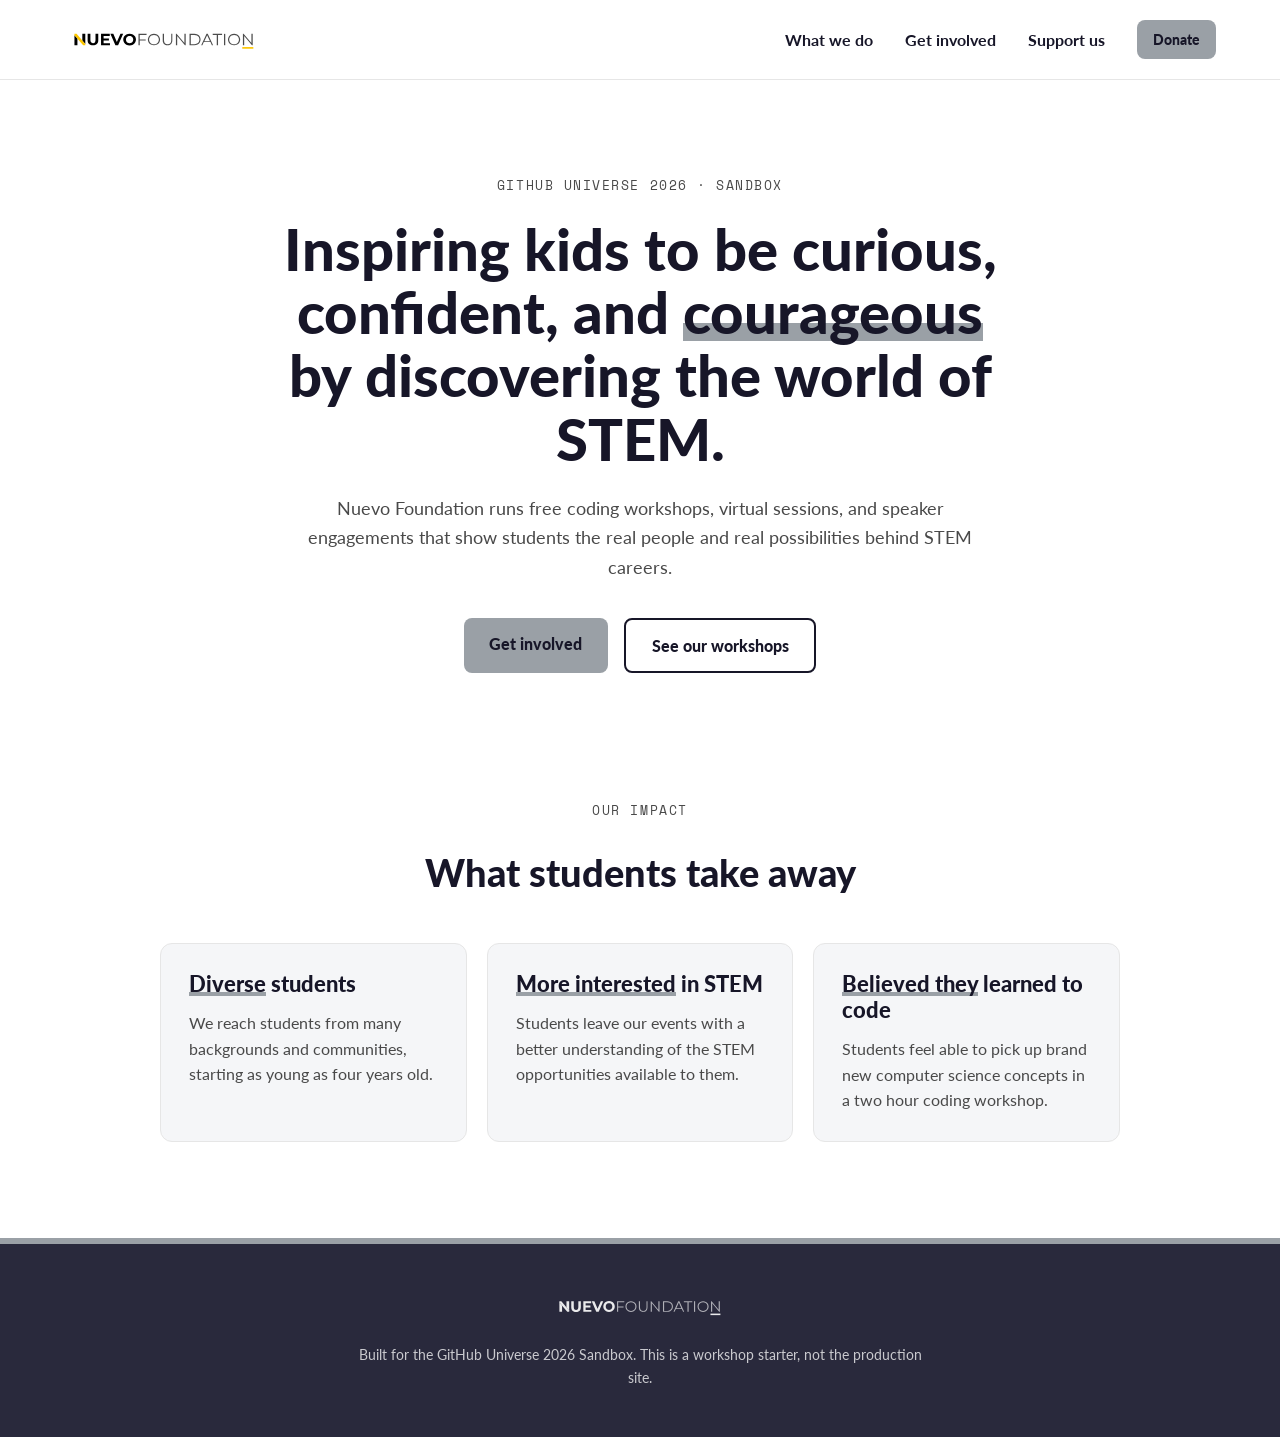
==== index.html @ cb2701fa "Add Nuevo Foundation on-brand starter site and issue-lifecycle skill build guide Static, dependency-" ====
<!DOCTYPE html>
<html lang="en">
  <head>
    <meta charset="UTF-8" />
    <meta name="viewport" content="width=device-width, initial-scale=1.0" />
    <meta
      name="description"
      content="Nuevo Foundation inspires kids to be curious, confident, and courageous by discovering the world of STEM."
    />
    <title>Nuevo Foundation</title>
    <link rel="preconnect" href="https://fonts.googleapis.com" />
    <link rel="preconnect" href="https://fonts.gstatic.com" crossorigin />
    <link
      href="https://fonts.googleapis.com/css?family=Lato:400,700,900&display=swap"
      rel="stylesheet"
    />
    <link
      href="https://fonts.googleapis.com/css?family=Space+Mono:700&display=swap"
      rel="stylesheet"
    />
    <link rel="stylesheet" href="styles.css" />
  </head>
  <body>
    <header class="site-header">
      <a class="site-header__brand" href="#top" aria-label="Nuevo Foundation home">
        <img src="assets/logo.svg" alt="Nuevo Foundation" width="200" />
      </a>
      <nav class="site-nav" aria-label="Primary">
        <a href="#impact">What we do</a>
        <a href="#impact">Get involved</a>
        <a href="#impact">Support us</a>
        <a class="btn btn--primary btn--sm" href="#impact">Donate</a>
      </nav>
    </header>

    <main id="top">
      <section class="hero">
        <p class="hero__eyebrow">GitHub Universe 2026 &middot; Sandbox</p>
        <h1 class="hero__title">
          Inspiring kids to be curious, confident, and
          <span class="hl">courageous</span> by discovering the world of STEM.
        </h1>
        <p class="hero__subtitle">
          Nuevo Foundation runs free coding workshops, virtual sessions, and
          speaker engagements that show students the real people and real
          possibilities behind STEM careers.
        </p>
        <div class="hero__actions">
          <a class="btn btn--primary" href="#impact">Get involved</a>
          <a class="btn btn--ghost" href="#impact">See our workshops</a>
        </div>
      </section>

      <section class="impact" id="impact">
        <p class="section-eyebrow">Our impact</p>
        <h2 class="section-title">What students take away</h2>
        <div class="cards">
          <article class="card">
            <h3 class="card__stat"><span class="accent">Diverse</span> students</h3>
            <p>
              We reach students from many backgrounds and communities, starting
              as young as four years old.
            </p>
          </article>
          <article class="card">
            <h3 class="card__stat"><span class="accent">More interested</span> in STEM</h3>
            <p>
              Students leave our events with a better understanding of the STEM
              opportunities available to them.
            </p>
          </article>
          <article class="card">
            <h3 class="card__stat"><span class="accent">Believed they</span> learned to code</h3>
            <p>
              Students feel able to pick up brand new computer science concepts
              in a two hour coding workshop.
            </p>
          </article>
        </div>
      </section>
    </main>

    <footer class="site-footer">
      <img
        class="site-footer__mark"
        src="assets/logo.svg"
        alt="Nuevo Foundation"
        width="180"
      />
      <p class="site-footer__note">
        Built for the GitHub Universe 2026 Sandbox. This is a workshop starter,
        not the production site.
      </p>
    </footer>
  </body>
</html>
---- styles.css ----
:root {
  /*
    THIS IS THE CHANGE YOU WILL WRAP AN ISSUE AROUND.
    The page ships with a placeholder gray accent. Your task is to change
    --accent to Nuevo Foundation's real brand yellow: #FCC600
    (the same yellow already in the logo above the fold).
    Do not change it yet. First let your skill open the issue, then make the
    change, commit it, and let your skill close the issue with a writeup.
  */
  --accent: #9aa0a6;

  --ink: #171628;
  --ink-soft: #494949;
  --bg: #ffffff;
  --surface: #f5f6f8;
  --border: #e6e6e6;
  --footer: #29293c;
  --focus: #005ea8;

  --font-body: "Lato", -apple-system, BlinkMacSystemFont, "Segoe UI", Helvetica,
    Arial, sans-serif;
  --font-mono: "Space Mono", ui-monospace, SFMono-Regular, Menlo, monospace;
}

* {
  box-sizing: border-box;
}

html {
  scroll-behavior: smooth;
}

body {
  margin: 0;
  background: var(--bg);
  color: var(--ink);
  font-family: var(--font-body);
  line-height: 1.6;
  -webkit-font-smoothing: antialiased;
}

a {
  color: inherit;
}

a:focus-visible,
.btn:focus-visible {
  outline: 3px solid var(--focus);
  outline-offset: 2px;
}

/* Header */
.site-header {
  display: flex;
  align-items: center;
  justify-content: space-between;
  gap: 1.5rem;
  flex-wrap: wrap;
  padding: 1.25rem clamp(1.25rem, 5vw, 4rem);
  border-bottom: 1px solid var(--border);
}

.site-header__brand img {
  display: block;
  height: auto;
}

.site-nav {
  display: flex;
  align-items: center;
  gap: clamp(1rem, 3vw, 2rem);
  font-weight: 700;
}

.site-nav a {
  text-decoration: none;
}

.site-nav a:not(.btn):hover {
  text-decoration: underline;
  text-underline-offset: 4px;
}

/* Buttons */
.btn {
  display: inline-block;
  padding: 0.8rem 1.6rem;
  border-radius: 0.5rem;
  font-weight: 900;
  text-decoration: none;
  cursor: pointer;
  transition: transform 0.1s ease, filter 0.15s ease;
}

.btn:hover {
  transform: translateY(-1px);
}

.btn--primary {
  background: var(--accent);
  color: var(--ink);
}

.btn--primary:hover {
  filter: brightness(0.94);
}

.btn--ghost {
  background: transparent;
  color: var(--ink);
  border: 2px solid var(--ink);
}

.btn--sm {
  padding: 0.5rem 1rem;
  font-size: 0.9rem;
}

/* Hero */
.hero {
  max-width: 60rem;
  margin: 0 auto;
  padding: clamp(3rem, 8vw, 6rem) clamp(1.25rem, 5vw, 4rem) clamp(2rem, 5vw, 4rem);
  text-align: center;
}

.hero__eyebrow,
.section-eyebrow {
  margin: 0 0 1.25rem;
  font-family: var(--font-mono);
  font-size: 0.8rem;
  letter-spacing: 0.12em;
  text-transform: uppercase;
  color: var(--ink-soft);
}

.hero__title {
  margin: 0 auto 1.5rem;
  max-width: 22ch;
  font-size: clamp(2.1rem, 5.5vw, 3.6rem);
  font-weight: 900;
  line-height: 1.1;
}

.hl {
  background-image: linear-gradient(var(--accent), var(--accent));
  background-repeat: no-repeat;
  background-position: 0 92%;
  background-size: 100% 0.32em;
}

.hero__subtitle {
  margin: 0 auto 2.25rem;
  max-width: 42rem;
  font-size: 1.15rem;
  color: var(--ink-soft);
}

.hero__actions {
  display: flex;
  gap: 1rem;
  justify-content: center;
  flex-wrap: wrap;
}

/* Impact */
.impact {
  max-width: 68rem;
  margin: 0 auto;
  padding: clamp(2rem, 6vw, 4rem) clamp(1.25rem, 5vw, 4rem) clamp(3rem, 8vw, 6rem);
}

.section-eyebrow {
  text-align: center;
}

.section-title {
  margin: 0 0 2.5rem;
  text-align: center;
  font-size: clamp(1.6rem, 4vw, 2.4rem);
  font-weight: 900;
}

.cards {
  display: grid;
  grid-template-columns: repeat(auto-fit, minmax(15rem, 1fr));
  gap: 1.25rem;
}

.card {
  background: var(--surface);
  border: 1px solid var(--border);
  border-radius: 0.75rem;
  padding: 1.75rem;
}

.card__stat {
  margin: 0 0 0.75rem;
  font-size: 1.35rem;
  font-weight: 900;
  line-height: 1.2;
}

.card__stat .accent {
  background-image: linear-gradient(var(--accent), var(--accent));
  background-repeat: no-repeat;
  background-position: 0 95%;
  background-size: 100% 0.2em;
}

.card p {
  margin: 0;
  color: var(--ink-soft);
}

/* Footer */
.site-footer {
  border-top: 6px solid var(--accent);
  background: var(--footer);
  color: #ffffff;
  padding: clamp(2rem, 5vw, 3rem) clamp(1.25rem, 5vw, 4rem);
  text-align: center;
}

.site-footer__mark {
  filter: brightness(0) invert(1);
  opacity: 0.9;
  margin-bottom: 1rem;
}

.site-footer__note {
  margin: 0 auto;
  max-width: 36rem;
  font-size: 0.9rem;
  opacity: 0.75;
}
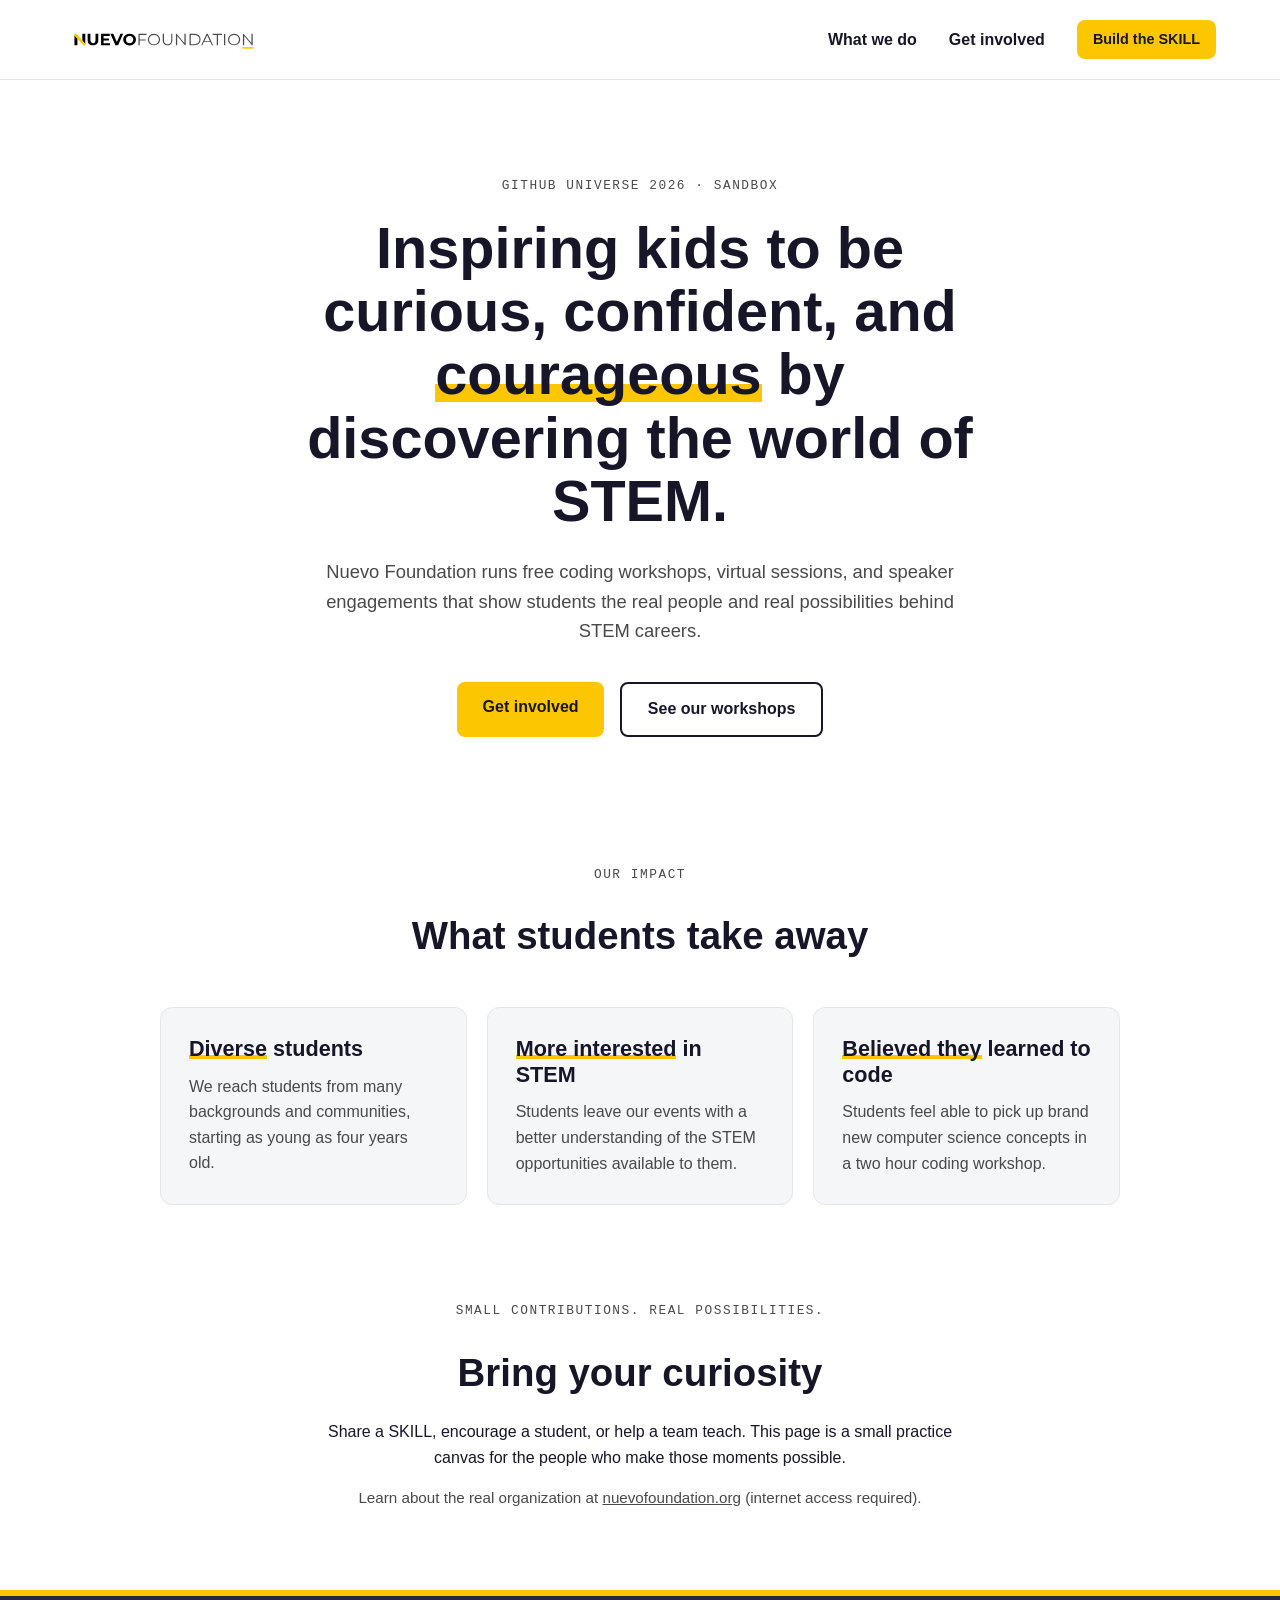
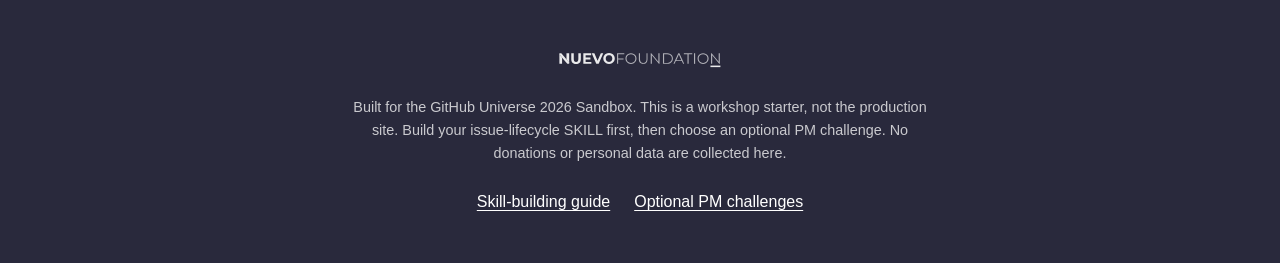
==== commit 6860851f: "Ship the NF prompt-driven SKILL workshop and team feature briefs Bundle Nuvi, use plain-text briefs " ====
--- a/index.html
+++ b/index.html
@@ -7,29 +7,19 @@
       name="description"
       content="Nuevo Foundation inspires kids to be curious, confident, and courageous by discovering the world of STEM."
     />
-    <title>Nuevo Foundation</title>
-    <link rel="preconnect" href="https://fonts.googleapis.com" />
-    <link rel="preconnect" href="https://fonts.gstatic.com" crossorigin />
-    <link
-      href="https://fonts.googleapis.com/css?family=Lato:400,700,900&display=swap"
-      rel="stylesheet"
-    />
-    <link
-      href="https://fonts.googleapis.com/css?family=Space+Mono:700&display=swap"
-      rel="stylesheet"
-    />
+    <title>Nuevo Foundation | Workshop starter</title>
     <link rel="stylesheet" href="styles.css" />
   </head>
   <body>
+    <a class="skip-link" href="#top">Skip to main content</a>
     <header class="site-header">
       <a class="site-header__brand" href="#top" aria-label="Nuevo Foundation home">
         <img src="assets/logo.svg" alt="Nuevo Foundation" width="200" />
       </a>
       <nav class="site-nav" aria-label="Primary">
         <a href="#impact">What we do</a>
-        <a href="#impact">Get involved</a>
-        <a href="#impact">Support us</a>
-        <a class="btn btn--primary btn--sm" href="#impact">Donate</a>
+        <a href="#get-involved">Get involved</a>
+        <a class="btn btn--primary btn--sm" href="lab-guide.html">Build the SKILL</a>
       </nav>
     </header>
 
@@ -46,7 +36,7 @@
           possibilities behind STEM careers.
         </p>
         <div class="hero__actions">
-          <a class="btn btn--primary" href="#impact">Get involved</a>
+          <a class="btn btn--primary" href="#get-involved">Get involved</a>
           <a class="btn btn--ghost" href="#impact">See our workshops</a>
         </div>
       </section>
@@ -78,9 +68,22 @@
           </article>
         </div>
       </section>
+      <section class="involvement" id="get-involved" aria-labelledby="involvement-title">
+        <p class="section-eyebrow">Small contributions. Real possibilities.</p>
+        <h2 class="section-title" id="involvement-title">Bring your curiosity</h2>
+        <p>
+          Share a SKILL, encourage a student, or help a team teach. This page is
+          a small practice canvas for the people who make those moments possible.
+        </p>
+        <p class="involvement__link">
+          Learn about the real organization at
+          <a href="https://nuevofoundation.org">nuevofoundation.org</a>
+          (internet access required).
+        </p>
+      </section>
     </main>
 
-    <footer class="site-footer">
+    <footer class="site-footer" id="workshop">
       <img
         class="site-footer__mark"
         src="assets/logo.svg"
@@ -89,8 +92,13 @@
       />
       <p class="site-footer__note">
         Built for the GitHub Universe 2026 Sandbox. This is a workshop starter,
-        not the production site.
+        not the production site. Build your issue-lifecycle SKILL first, then
+        choose an optional PM challenge. No donations or personal data are collected here.
       </p>
+      <nav class="footer-links" aria-label="Workshop pages">
+        <a href="lab-guide.html">Skill-building guide</a>
+        <a href="lab-guide.html#challenges">Optional PM challenges</a>
+      </nav>
     </footer>
   </body>
 </html>
--- a/styles.css
+++ b/styles.css
@@ -1,13 +1,5 @@
 :root {
-  /*
-    THIS IS THE CHANGE YOU WILL WRAP AN ISSUE AROUND.
-    The page ships with a placeholder gray accent. Your task is to change
-    --accent to Nuevo Foundation's real brand yellow: #FCC600
-    (the same yellow already in the logo above the fold).
-    Do not change it yet. First let your skill open the issue, then make the
-    change, commit it, and let your skill close the issue with a writeup.
-  */
-  --accent: #9aa0a6;
+  --accent: #FCC600;
 
   --ink: #171628;
   --ink-soft: #494949;
@@ -49,6 +41,20 @@
   outline-offset: 2px;
 }
 
+.skip-link {
+  position: absolute;
+  top: -5rem;
+  left: 1rem;
+  z-index: 1;
+  padding: 0.6rem 1rem;
+  background: var(--ink);
+  color: #fff;
+}
+
+.skip-link:focus {
+  top: 1rem;
+}
+
 /* Header */
 .site-header {
   display: flex;
@@ -68,6 +74,7 @@
 .site-nav {
   display: flex;
   align-items: center;
+  flex-wrap: wrap;
   gap: clamp(1rem, 3vw, 2rem);
   font-weight: 700;
 }
@@ -183,7 +190,7 @@
 
 .cards {
   display: grid;
-  grid-template-columns: repeat(auto-fit, minmax(15rem, 1fr));
+  grid-template-columns: repeat(auto-fit, minmax(min(15rem, 100%), 1fr));
   gap: 1.25rem;
 }
 
@@ -211,6 +218,22 @@
 .card p {
   margin: 0;
   color: var(--ink-soft);
+}
+
+.involvement {
+  margin: 0 auto;
+  padding: 0 1.25rem 4rem;
+  max-width: 44rem;
+  text-align: center;
+}
+
+.involvement .section-title {
+  margin-bottom: 1rem;
+}
+
+.involvement__link {
+  color: var(--ink-soft);
+  font-size: 0.95rem;
 }
 
 /* Footer */
@@ -234,3 +257,34 @@
   font-size: 0.9rem;
   opacity: 0.75;
 }
+
+.footer-links {
+  display: flex;
+  flex-wrap: wrap;
+  justify-content: center;
+  gap: 0.75rem 1.5rem;
+  margin: 1.5rem auto 0;
+  max-width: 50rem;
+}
+
+.footer-links a {
+  text-underline-offset: 0.2em;
+}
+
+.site-footer a:focus-visible {
+  outline-color: var(--accent);
+}
+
+@media (prefers-reduced-motion: reduce) {
+  html {
+    scroll-behavior: auto;
+  }
+
+  .btn {
+    transition: none;
+  }
+
+  .btn:hover {
+    transform: none;
+  }
+}
